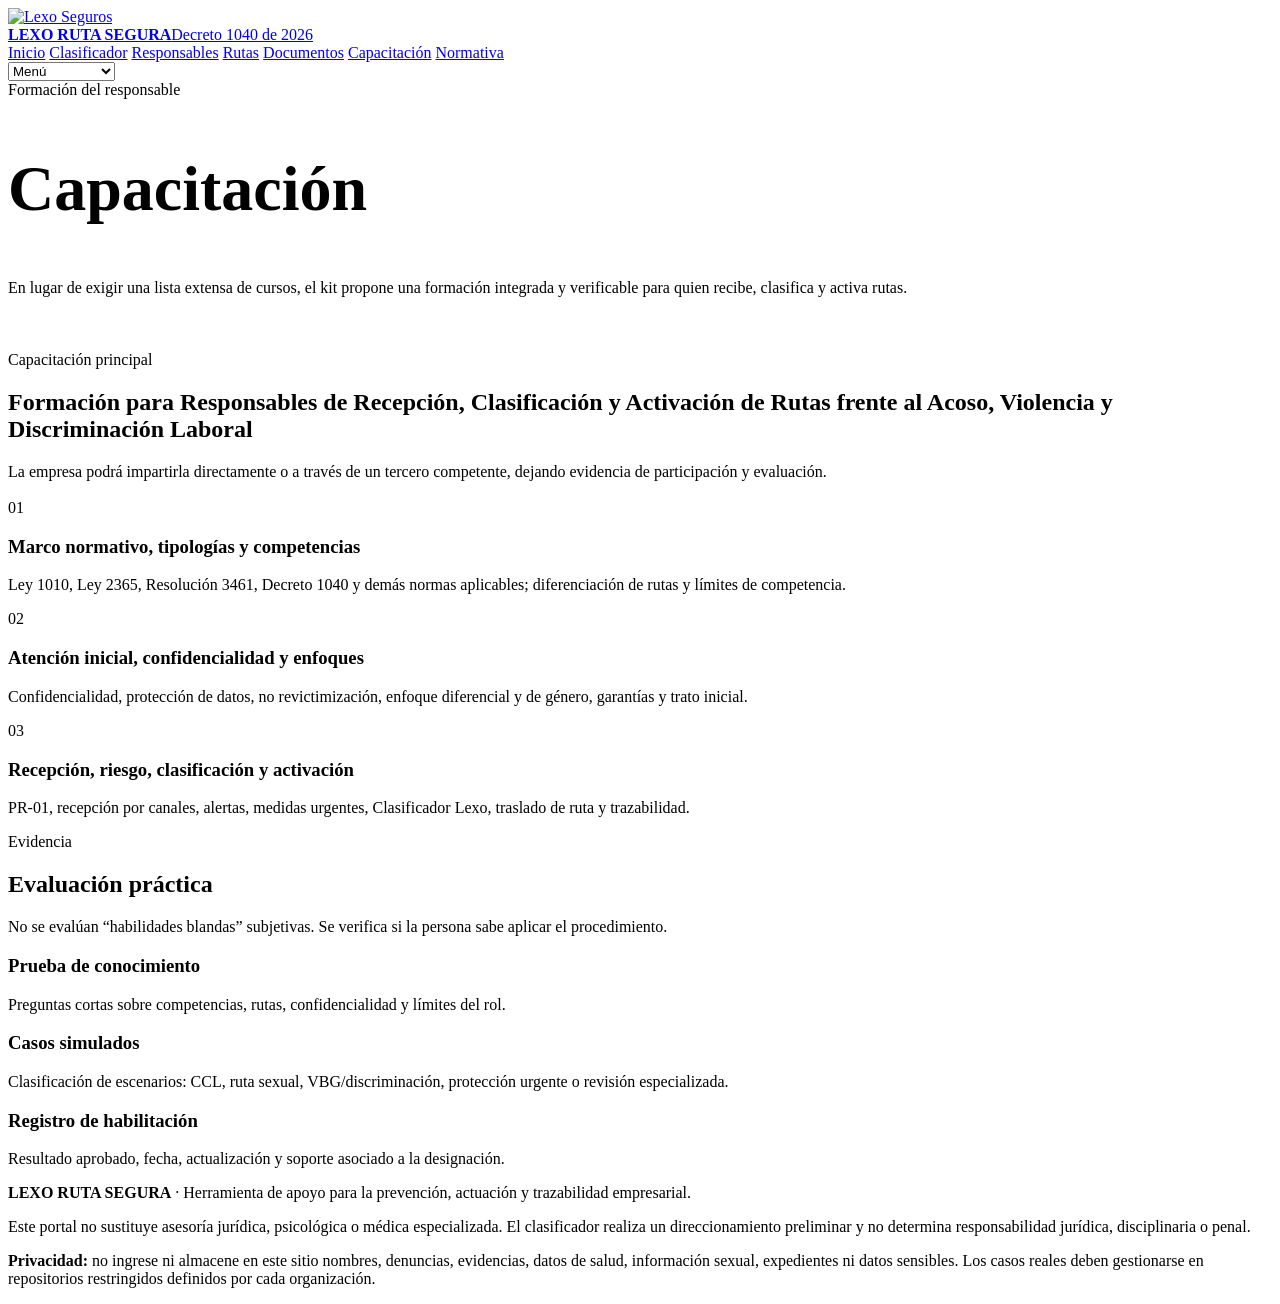
==== capacitacion.html @ 1c109109 "Add files via upload" ====
<!doctype html>
<html lang="es">
<head>
<meta charset="utf-8">
<meta name="viewport" content="width=device-width,initial-scale=1">
<title>Capacitación · Lexo Ruta Segura</title>
<meta name="description" content="Lexo Ruta Segura">
<link rel="stylesheet" href="css/styles.css">
</head>
<body>

<header class="site-header">
  <div class="container nav">
    <a class="brand" href="index.html">
      <img src="assets/logo-lexo.png" alt="Lexo Seguros">
      <div class="brand-copy"><strong>LEXO RUTA SEGURA</strong><span>Decreto 1040 de 2026</span></div>
    </a>
    <nav class="menu" aria-label="Navegación principal">
      <a href="index.html">Inicio</a>
      <a href="clasificador.html">Clasificador</a>
      <a href="responsables.html">Responsables</a>
      <a href="rutas.html">Rutas</a>
      <a href="documentos.html">Documentos</a>
      <a href="capacitacion.html">Capacitación</a>
      <a href="normativa.html">Normativa</a>
    </nav>
    <select id="mobileNav" class="mobile-menu" aria-label="Menú">
      <option value="">Menú</option>
      <option value="index.html">Inicio</option>
      <option value="clasificador.html">Clasificador</option>
      <option value="responsables.html">Responsables</option>
      <option value="rutas.html">Rutas</option>
      <option value="documentos.html">Documentos</option>
      <option value="capacitacion.html">Capacitación</option>
      <option value="normativa.html">Normativa</option>
    </select>
  </div>
</header>


<main>
<section class="hero" style="padding-bottom:38px">
<div class="container"><div class="kicker">Formación del responsable</div><h1 style="font-size:clamp(2.3rem,5vw,4rem)">Capacitación</h1><p class="lead">En lugar de exigir una lista extensa de cursos, el kit propone una formación integrada y verificable para quien recibe, clasifica y activa rutas.</p></div>
</section>
<section class="section">
<div class="container">
  <div class="card">
    <div class="kicker">Capacitación principal</div>
    <h2>Formación para Responsables de Recepción, Clasificación y Activación de Rutas frente al Acoso, Violencia y Discriminación Laboral</h2>
    <p>La empresa podrá impartirla directamente o a través de un tercero competente, dejando evidencia de participación y evaluación.</p>
  </div>
  <div class="grid grid-3" style="margin-top:18px">
    <div class="card"><span class="num">01</span><h3>Marco normativo, tipologías y competencias</h3><p>Ley 1010, Ley 2365, Resolución 3461, Decreto 1040 y demás normas aplicables; diferenciación de rutas y límites de competencia.</p></div>
    <div class="card"><span class="num">02</span><h3>Atención inicial, confidencialidad y enfoques</h3><p>Confidencialidad, protección de datos, no revictimización, enfoque diferencial y de género, garantías y trato inicial.</p></div>
    <div class="card"><span class="num">03</span><h3>Recepción, riesgo, clasificación y activación</h3><p>PR-01, recepción por canales, alertas, medidas urgentes, Clasificador Lexo, traslado de ruta y trazabilidad.</p></div>
  </div>
</div>
</section>
<section class="section soft">
<div class="container">
  <div class="section-head"><div><div class="kicker">Evidencia</div><h2>Evaluación práctica</h2></div><p>No se evalúan “habilidades blandas” subjetivas. Se verifica si la persona sabe aplicar el procedimiento.</p></div>
  <div class="grid grid-3">
    <div class="card"><h3>Prueba de conocimiento</h3><p>Preguntas cortas sobre competencias, rutas, confidencialidad y límites del rol.</p></div>
    <div class="card"><h3>Casos simulados</h3><p>Clasificación de escenarios: CCL, ruta sexual, VBG/discriminación, protección urgente o revisión especializada.</p></div>
    <div class="card"><h3>Registro de habilitación</h3><p>Resultado aprobado, fecha, actualización y soporte asociado a la designación.</p></div>
  </div>
</div>
</section>
</main>


<footer>
  <div class="container">
    <strong>LEXO RUTA SEGURA</strong> · Herramienta de apoyo para la prevención, actuación y trazabilidad empresarial.
    <p>Este portal no sustituye asesoría jurídica, psicológica o médica especializada. El clasificador realiza un direccionamiento preliminar y no determina responsabilidad jurídica, disciplinaria o penal.</p>
    <p><strong>Privacidad:</strong> no ingrese ni almacene en este sitio nombres, denuncias, evidencias, datos de salud, información sexual, expedientes ni datos sensibles. Los casos reales deben gestionarse en repositorios restringidos definidos por cada organización.</p>
  </div>
</footer>

<script src="js/app.js"></script>
</body>
</html>
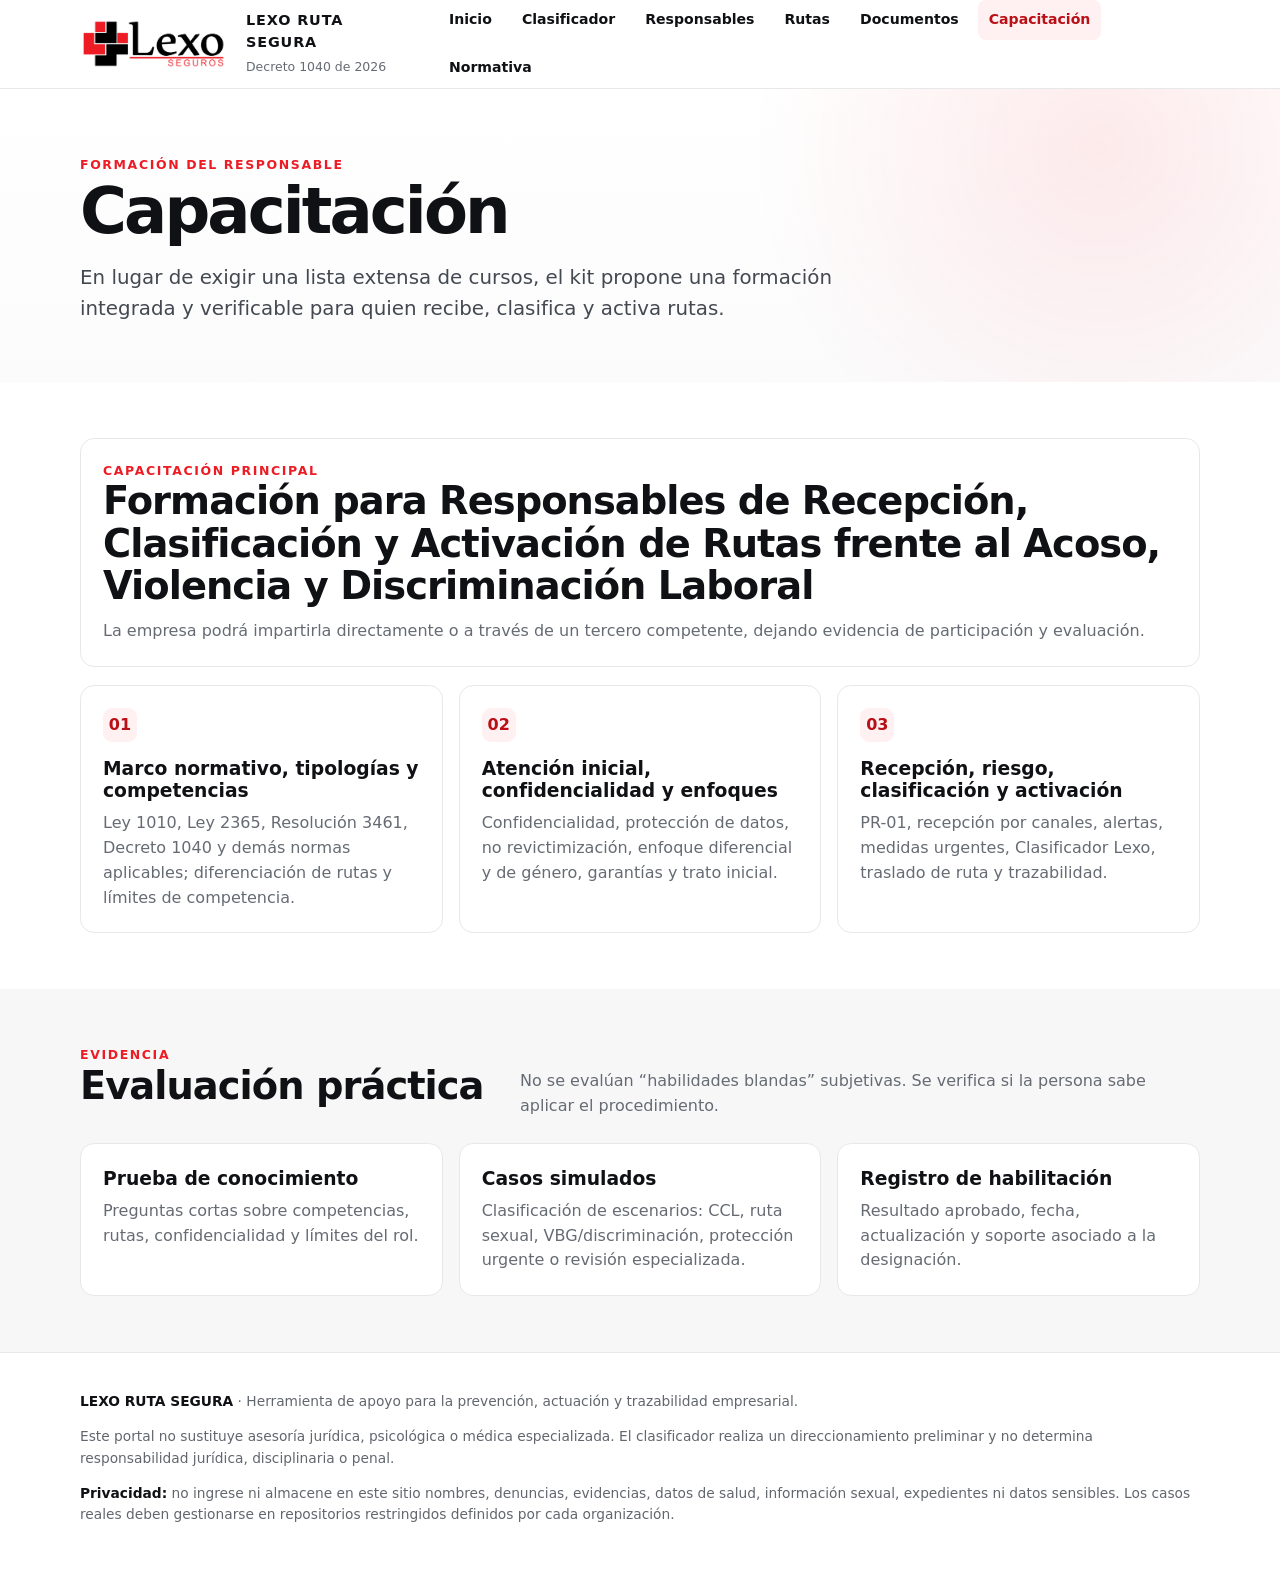
==== commit 255c5496: "Add files via upload" ====
--- a/capacitacion.html
+++ b/capacitacion.html
@@ -5,14 +5,14 @@
 <meta name="viewport" content="width=device-width,initial-scale=1">
 <title>Capacitación · Lexo Ruta Segura</title>
 <meta name="description" content="Lexo Ruta Segura">
-<link rel="stylesheet" href="css/styles.css">
+<link rel="stylesheet" href="styles.css">
 </head>
 <body>
 
 <header class="site-header">
   <div class="container nav">
     <a class="brand" href="index.html">
-      <img src="assets/logo-lexo.png" alt="Lexo Seguros">
+      <img src="logo-lexo.png" alt="Lexo Seguros">
       <div class="brand-copy"><strong>LEXO RUTA SEGURA</strong><span>Decreto 1040 de 2026</span></div>
     </a>
     <nav class="menu" aria-label="Navegación principal">
@@ -77,6 +77,6 @@
   </div>
 </footer>
 
-<script src="js/app.js"></script>
+<script src="app.js"></script>
 </body>
 </html>
--- a/styles.css
+++ b/styles.css
@@ -0,0 +1,139 @@
+
+:root{
+  --lexo-red:#ed1c24;
+  --lexo-red-dark:#b90f16;
+  --ink:#101114;
+  --muted:#666b73;
+  --line:#e7e8ea;
+  --soft:#f7f7f8;
+  --white:#fff;
+  --green:#147a42;
+  --amber:#9a6500;
+  --blue:#195fb0;
+}
+*{box-sizing:border-box}
+html{scroll-behavior:smooth}
+body{
+  margin:0;font-family:Inter,ui-sans-serif,system-ui,-apple-system,BlinkMacSystemFont,"Segoe UI",sans-serif;
+  color:var(--ink);background:var(--white);line-height:1.55;
+}
+a{color:inherit}
+.container{width:min(1120px,calc(100% - 32px));margin:auto}
+.site-header{
+  position:sticky;top:0;z-index:30;background:rgba(255,255,255,.96);backdrop-filter:blur(10px);
+  border-bottom:1px solid var(--line)
+}
+.nav{display:flex;align-items:center;justify-content:space-between;gap:24px;min-height:76px}
+.brand{display:flex;align-items:center;gap:16px;text-decoration:none}
+.brand img{width:150px;max-height:58px;object-fit:contain}
+.brand-copy strong{display:block;font-size:.9rem;letter-spacing:.06em}
+.brand-copy span{font-size:.78rem;color:var(--muted)}
+.menu{display:flex;flex-wrap:wrap;gap:8px}
+.menu a{padding:9px 11px;border-radius:8px;text-decoration:none;font-size:.88rem;font-weight:650}
+.menu a:hover,.menu a.active{background:#fff0f1;color:var(--lexo-red-dark)}
+.hero{
+  padding:66px 0 50px;background:
+  radial-gradient(circle at 86% 20%,rgba(237,28,36,.09),transparent 31%),
+  linear-gradient(180deg,#fff,#fbfbfc)
+}
+.kicker{color:var(--lexo-red);font-weight:800;letter-spacing:.13em;text-transform:uppercase;font-size:.78rem}
+h1{font-size:clamp(2.3rem,5vw,4.9rem);line-height:.99;letter-spacing:-.045em;margin:.35rem 0 1rem}
+h2{font-size:clamp(1.65rem,3vw,2.4rem);line-height:1.1;letter-spacing:-.025em;margin:0 0 .75rem}
+h3{line-height:1.2;margin:.1rem 0 .55rem}
+.lead{max-width:820px;color:#444951;font-size:clamp(1.06rem,1.8vw,1.24rem)}
+.hero-actions,.actions{display:flex;flex-wrap:wrap;gap:12px;margin-top:26px}
+.btn{
+  display:inline-flex;align-items:center;justify-content:center;min-height:46px;padding:11px 16px;
+  border-radius:9px;text-decoration:none;font-weight:750;border:1px solid transparent;cursor:pointer;
+  font:inherit
+}
+.btn-primary{background:var(--lexo-red);color:#fff}
+.btn-primary:hover{background:var(--lexo-red-dark)}
+.btn-dark{background:var(--ink);color:#fff}
+.btn-light{background:#fff;border-color:#cfd1d4}
+.btn-light:hover{border-color:var(--ink)}
+.tag-row{display:flex;flex-wrap:wrap;gap:8px;margin-top:22px}
+.tag{border:1px solid var(--line);padding:6px 10px;border-radius:999px;font-size:.82rem;font-weight:700;background:#fff}
+.section{padding:56px 0}
+.section.soft{background:var(--soft)}
+.section-head{display:flex;justify-content:space-between;align-items:end;gap:20px;margin-bottom:24px}
+.section-head p{max-width:680px;color:var(--muted);margin:0}
+.grid{display:grid;gap:16px}
+.grid-4{grid-template-columns:repeat(4,minmax(0,1fr))}
+.grid-3{grid-template-columns:repeat(3,minmax(0,1fr))}
+.grid-2{grid-template-columns:repeat(2,minmax(0,1fr))}
+.card{
+  border:1px solid var(--line);border-radius:14px;background:#fff;padding:22px;min-width:0
+}
+.card p{color:var(--muted);margin:.45rem 0 0}
+.card-link{text-decoration:none;transition:.18s ease}
+.card-link:hover{border-color:#c6c8cb;transform:translateY(-2px)}
+.card .num{display:inline-flex;width:34px;height:34px;align-items:center;justify-content:center;background:#fff0f1;color:var(--lexo-red-dark);border-radius:9px;font-weight:900;margin-bottom:14px}
+.alert{border-left:5px solid var(--lexo-red);background:#fff6f6;padding:16px 18px;border-radius:8px;margin:18px 0}
+.alert strong{color:var(--lexo-red-dark)}
+.note{border-left:4px solid var(--ink);background:#f7f7f8;padding:15px 17px;border-radius:8px}
+.safe-note{border-left-color:var(--green);background:#f2fbf6}
+.warning-note{border-left-color:#d38b00;background:#fff9eb}
+table{width:100%;border-collapse:collapse;background:#fff}
+th,td{text-align:left;vertical-align:top;padding:13px 12px;border-bottom:1px solid var(--line)}
+th{font-size:.79rem;text-transform:uppercase;letter-spacing:.05em;color:#555;background:#fafafa}
+.table-wrap{overflow:auto;border:1px solid var(--line);border-radius:12px}
+.steps{counter-reset:step;display:grid;gap:12px}
+.step{position:relative;padding:18px 18px 18px 62px;border:1px solid var(--line);border-radius:12px;background:#fff}
+.step:before{
+  counter-increment:step;content:counter(step);position:absolute;left:17px;top:16px;width:31px;height:31px;border-radius:50%;
+  display:grid;place-items:center;background:var(--ink);color:#fff;font-weight:850
+}
+.route{
+  display:flex;flex-wrap:wrap;align-items:center;gap:7px;margin:18px 0
+}
+.route span{padding:8px 10px;border-radius:8px;background:#f2f2f3;font-weight:750;font-size:.88rem}
+.route b{color:var(--lexo-red)}
+.form-card{border:1px solid var(--line);border-radius:14px;padding:22px;background:#fff}
+.question{display:none}
+.question.active{display:block}
+.question h2{font-size:1.55rem}
+.options{display:grid;gap:10px;margin-top:18px}
+.option{
+  width:100%;text-align:left;border:1px solid #d7d9dc;border-radius:10px;padding:15px;background:#fff;
+  font:inherit;font-weight:700;cursor:pointer
+}
+.option:hover{border-color:var(--lexo-red);background:#fff8f8}
+.progress{height:7px;background:#ececef;border-radius:999px;overflow:hidden;margin:0 0 24px}
+.progress > div{height:100%;background:var(--lexo-red);width:0;transition:width .2s}
+.result{display:none}
+.result.active{display:block}
+.result .badge{display:inline-block;padding:5px 9px;border-radius:999px;font-weight:850;font-size:.78rem;margin-bottom:10px}
+.badge-red{background:#ffe2e4;color:#9c1016}
+.badge-green{background:#dff4e7;color:#0e6334}
+.badge-blue{background:#e6effc;color:#184f92}
+.badge-amber{background:#fff1cf;color:#7b5300}
+.checklist{list-style:none;padding:0;margin:14px 0}
+.checklist li{position:relative;padding:8px 0 8px 27px;border-bottom:1px dashed #ececee}
+.checklist li:before{content:"✓";position:absolute;left:3px;color:var(--lexo-red);font-weight:900}
+.profile-box{display:grid;grid-template-columns:1.1fr .9fr;gap:18px}
+.pill{display:inline-block;border-radius:999px;padding:5px 9px;background:#f0f1f2;font-size:.78rem;font-weight:750;margin:2px}
+.doc-status{font-size:.74rem;font-weight:850;text-transform:uppercase;letter-spacing:.05em}
+.status-ready{color:var(--green)}
+.status-build{color:var(--amber)}
+.status-next{color:var(--blue)}
+footer{padding:38px 0;border-top:1px solid var(--line);color:#62666d;font-size:.86rem}
+footer strong{color:var(--ink)}
+.mobile-menu{display:none}
+.legal-links a{color:var(--blue);text-decoration:none}
+.legal-links a:hover{text-decoration:underline}
+.small{font-size:.86rem;color:var(--muted)}
+@media(max-width:900px){
+  .grid-4,.grid-3{grid-template-columns:repeat(2,minmax(0,1fr))}
+  .profile-box{grid-template-columns:1fr}
+  .brand-copy{display:none}
+  .menu{display:none}
+  .mobile-menu{display:block}
+}
+@media(max-width:600px){
+  .container{width:min(100% - 24px,1120px)}
+  .grid-4,.grid-3,.grid-2{grid-template-columns:1fr}
+  .hero{padding-top:42px}
+  .brand img{width:126px}
+  th,td{padding:10px 9px}
+}
